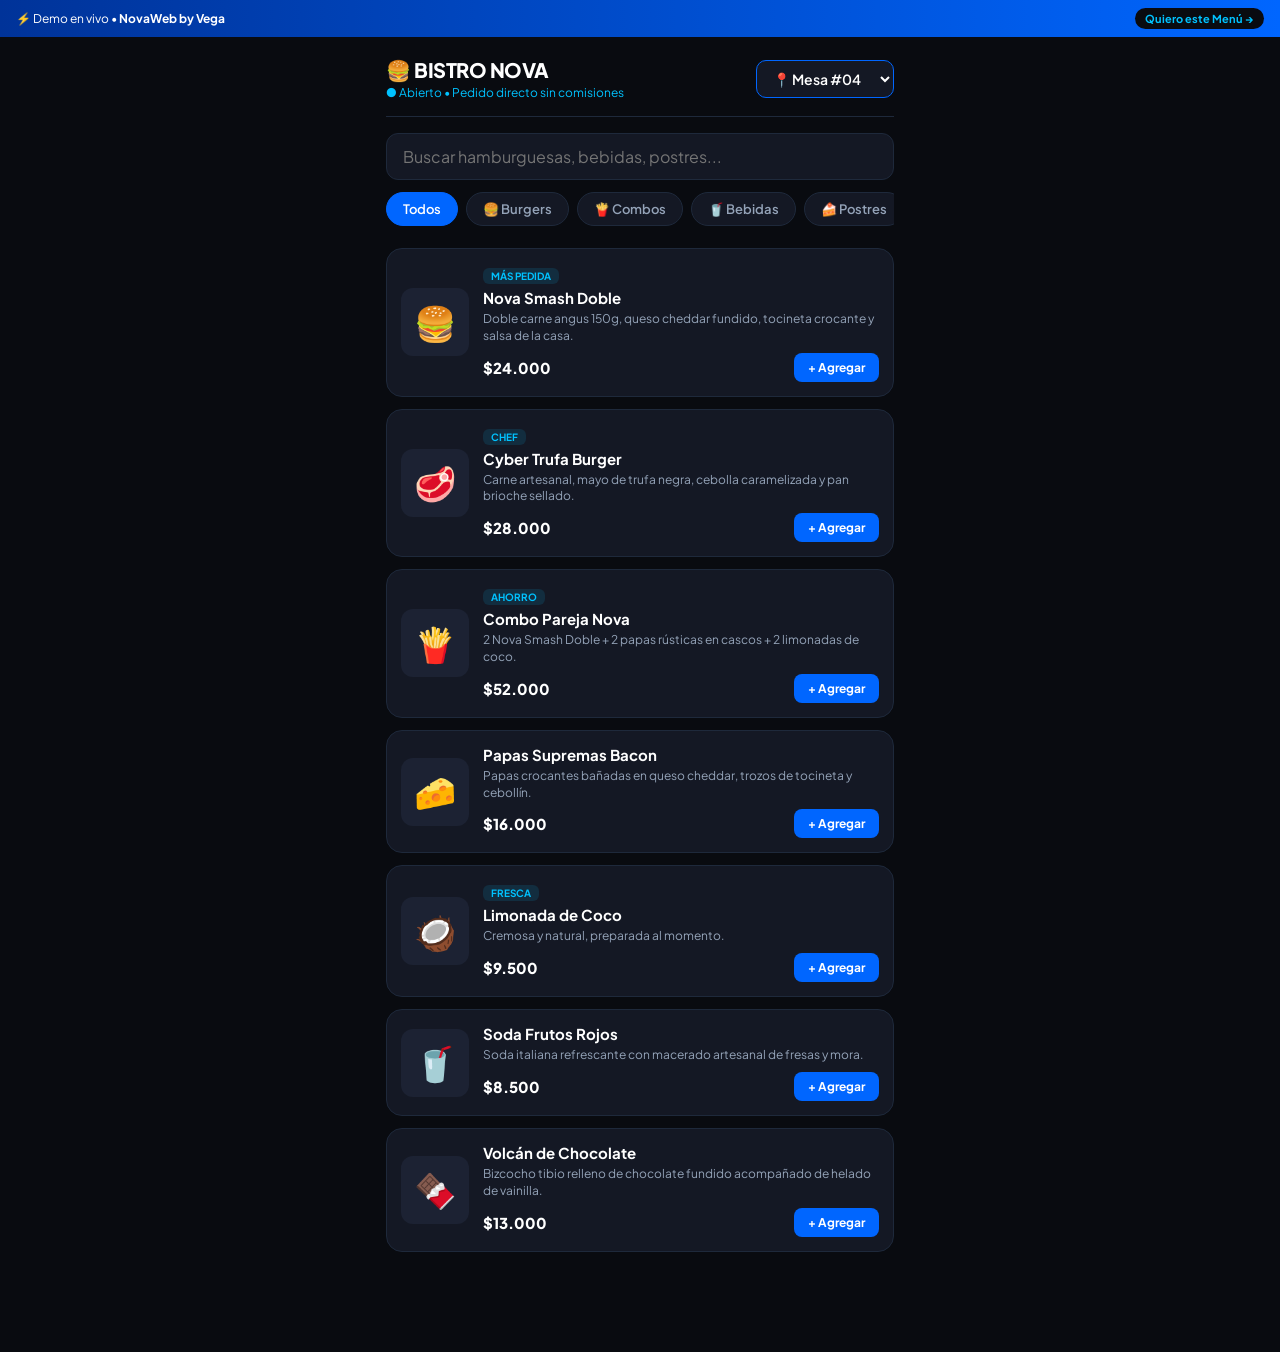
==== demo-menu/index.html @ 2740e532 "Agregar demo completo de Menu Digital QR en /demo-menu/" ====
<!DOCTYPE html>
<html lang="es">
<head>
  <meta charset="UTF-8" />
  <meta name="viewport" content="width=device-width, initial-scale=1.0, viewport-fit=cover" />
  <meta name="theme-color" content="#090B10" />
  <title>Demo Menú Digital QR | NovaWeb by Vega</title>
  <link rel="icon" type="image/png" sizes="48x48" href="/favicon-48x48.png" />
  <link rel="apple-touch-icon" sizes="180x180" href="/apple-touch-icon.png" />
  <link rel="preconnect" href="https://fonts.googleapis.com">
  <link href="https://fonts.googleapis.com/css2?family=Plus+Jakarta+Sans:wght@400;500;600;700;800&display=swap" rel="stylesheet">
  <style>
    :root {
      --bg: #090B10;
      --card: #141824;
      --card-border: #1E293B;
      --primary: #0066FF;
      --accent: #00C2FF;
      --whatsapp: #25D366;
      --text: #FFFFFF;
      --muted: #94A3B8;
    }

    * { box-sizing: border-box; margin: 0; padding: 0; font-family: 'Plus Jakarta Sans', sans-serif; -webkit-tap-highlight-color: transparent; }
    body { background-color: var(--bg); color: var(--text); padding-bottom: calc(100px + env(safe-area-inset-bottom)); }

    /* Barra superior de agencia */
    .agency-bar {
      background: linear-gradient(90deg, #003399, #0066FF);
      color: #fff;
      font-size: 12px;
      padding: 8px 16px;
      display: flex;
      justify-content: space-between;
      align-items: center;
      position: sticky;
      top: 0;
      z-index: 50;
    }
    .agency-bar a {
      background: #090B10;
      color: #00C2FF;
      text-decoration: none;
      padding: 4px 10px;
      border-radius: 20px;
      font-weight: 700;
      font-size: 11px;
    }

    .container { max-width: 540px; margin: 0 auto; padding: 0 16px; }

    /* Cabecera del Restaurante Demo */
    .header {
      padding: 20px 0 16px;
      border-bottom: 1px solid var(--card-border);
      display: flex;
      justify-content: space-between;
      align-items: center;
      gap: 10px;
    }
    .brand h1 { font-size: 20px; font-weight: 800; letter-spacing: -0.5px; }
    .brand p { font-size: 12px; color: var(--accent); margin-top: 2px; }
    .table-select {
      background: var(--card);
      color: #fff;
      border: 1px solid var(--primary);
      padding: 8px 12px;
      border-radius: 10px;
      font-size: 14px;
      font-weight: 600;
      outline: none;
    }

    /* Buscador y Categorías */
    .search-box { margin: 16px 0 12px; }
    .search-box input {
      width: 100%;
      background: var(--card);
      border: 1px solid var(--card-border);
      color: #fff;
      padding: 12px 16px;
      border-radius: 12px;
      font-size: 16px;
      outline: none;
    }
    .search-box input:focus { border-color: var(--primary); }

    .categories {
      display: flex;
      gap: 8px;
      overflow-x: auto;
      padding-bottom: 8px;
      scrollbar-width: none;
    }
    .categories::-webkit-scrollbar { display: none; }
    .cat-btn {
      background: var(--card);
      color: var(--muted);
      border: 1px solid var(--card-border);
      padding: 8px 16px;
      border-radius: 20px;
      font-size: 13px;
      font-weight: 600;
      white-space: nowrap;
      cursor: pointer;
      transition: 0.2s;
    }
    .cat-btn.active {
      background: var(--primary);
      color: #fff;
      border-color: var(--primary);
    }

    /* Tarjetas de Productos */
    .menu-list { display: flex; flex-direction: column; gap: 12px; margin-top: 14px; }
    .item-card {
      background: var(--card);
      border: 1px solid var(--card-border);
      border-radius: 16px;
      padding: 14px;
      display: flex;
      gap: 14px;
      align-items: center;
    }
    .item-emoji {
      width: 68px;
      height: 68px;
      background: #1C2233;
      border-radius: 12px;
      display: flex;
      align-items: center;
      justify-content: center;
      font-size: 34px;
      flex-shrink: 0;
    }
    .item-info { flex: 1; min-width: 0; }
    .item-badge {
      display: inline-block;
      font-size: 10px;
      font-weight: 700;
      color: var(--accent);
      background: rgba(0, 194, 255, 0.12);
      padding: 2px 8px;
      border-radius: 6px;
      margin-bottom: 4px;
    }
    .item-info h3 { font-size: 15px; font-weight: 700; }
    .item-info p { font-size: 12px; color: var(--muted); margin: 4px 0 8px; line-height: 1.4; }
    .item-bottom { display: flex; justify-content: space-between; align-items: center; }
    .price { font-size: 15px; font-weight: 800; color: #fff; }

    .add-btn {
      background: var(--primary);
      color: #fff;
      border: none;
      padding: 7px 14px;
      border-radius: 8px;
      font-size: 12px;
      font-weight: 700;
      cursor: pointer;
    }
    .qty-controls {
      display: flex;
      align-items: center;
      gap: 10px;
      background: #090B10;
      border: 1px solid var(--primary);
      padding: 4px 10px;
      border-radius: 8px;
    }
    .qty-btn {
      background: none;
      border: none;
      color: var(--accent);
      font-size: 16px;
      font-weight: 800;
      cursor: pointer;
    }

    /* Barra flotante inferior */
    .cart-bar {
      position: fixed;
      bottom: calc(16px + env(safe-area-inset-bottom));
      left: 50%;
      transform: translateX(-50%);
      width: calc(100% - 32px);
      max-width: 508px;
      background: linear-gradient(90deg, #0066FF, #0099FF);
      color: #fff;
      padding: 14px 20px;
      border-radius: 14px;
      display: flex;
      justify-content: space-between;
      align-items: center;
      box-shadow: 0 10px 25px rgba(0, 102, 255, 0.4);
      cursor: pointer;
      z-index: 40;
    }
    .cart-bar.hidden { display: none; }

    /* Modal del Carrito */
    .modal-overlay {
      position: fixed;
      inset: 0;
      background: rgba(0, 0, 0, 0.78);
      display: none;
      justify-content: center;
      align-items: flex-end;
      z-index: 60;
    }
    .modal-overlay.open { display: flex; }
    .modal-sheet {
      background: #141824;
      width: 100%;
      max-width: 540px;
      border-radius: 20px 20px 0 0;
      padding: 24px 20px calc(24px + env(safe-area-inset-bottom));
      border-top: 1px solid var(--primary);
      max-height: 85vh;
      overflow-y: auto;
    }
    .modal-header { display: flex; justify-content: space-between; align-items: center; margin-bottom: 16px; }
    .close-btn { background: none; border: none; color: var(--muted); font-size: 22px; cursor: pointer; }
    .cart-item {
      display: flex;
      justify-content: space-between;
      align-items: center;
      padding: 10px 0;
      border-bottom: 1px solid var(--card-border);
      font-size: 14px;
    }
    .notes-input {
      width: 100%;
      background: #090B10;
      border: 1px solid var(--card-border);
      color: #fff;
      padding: 10px 12px;
      border-radius: 10px;
      margin: 14px 0;
      font-size: 16px;
    }
    .wa-order-btn {
      width: 100%;
      background: var(--whatsapp);
      color: #090B10;
      border: none;
      padding: 15px;
      border-radius: 12px;
      font-size: 15px;
      font-weight: 800;
      cursor: pointer;
      display: flex;
      justify-content: center;
      align-items: center;
      gap: 8px;
    }
  </style>
</head>
<body>

  <!-- Banner comercial de tu agencia -->
  <div class="agency-bar">
    <span>⚡ Demo en vivo • <strong>NovaWeb by Vega</strong></span>
    <a href="https://wa.me/573000560656?text=Hola%20NovaWeb%20by%20Vega,%20vi%20el%20demo%20del%20Men%C3%BA%20Digital%20QR%20y%20quiero%20cotizar%20uno%20para%20mi%20negocio" target="_blank" rel="noopener noreferrer">
      Quiero este Menú →
    </a>
  </div>

  <div class="container">
    <!-- Header Restaurante -->
    <div class="header">
      <div class="brand">
        <h1>🍔 BISTRO NOVA</h1>
        <p>● Abierto • Pedido directo sin comisiones</p>
      </div>
      <select id="tableSelect" class="table-select">
        <option value="Mesa #04">📍 Mesa #04</option>
        <option value="Mesa #08">📍 Mesa #08</option>
        <option value="Para Llevar">🛍️ Para Llevar</option>
        <option value="Domicilio">🛵 Domicilio</option>
      </select>
    </div>

    <!-- Buscador -->
    <div class="search-box">
      <input type="text" id="searchInput" placeholder="Buscar hamburguesas, bebidas, postres..." oninput="renderMenu()">
    </div>

    <!-- Categorías -->
    <div class="categories">
      <button class="cat-btn active" onclick="filterCategory('Todos', this)">Todos</button>
      <button class="cat-btn" onclick="filterCategory('Burgers', this)">🍔 Burgers</button>
      <button class="cat-btn" onclick="filterCategory('Combos', this)">🍟 Combos</button>
      <button class="cat-btn" onclick="filterCategory('Bebidas', this)">🥤 Bebidas</button>
      <button class="cat-btn" onclick="filterCategory('Postres', this)">🍰 Postres</button>
    </div>

    <!-- Lista de Platos -->
    <div id="menuList" class="menu-list"></div>
  </div>

  <!-- Barra Flotante del Pedido -->
  <div id="cartBar" class="cart-bar hidden" onclick="openCart()">
    <div>
      <span id="cartCount" style="font-weight: 800;">0 ítems</span> • <span style="font-size: 13px;">Ver pedido</span>
    </div>
    <div id="cartTotalBar" style="font-weight: 800; font-size: 16px;">$0</div>
  </div>

  <!-- Modal Carrito / Checkout WhatsApp -->
  <div id="cartModal" class="modal-overlay">
    <div class="modal-sheet">
      <div class="modal-header">
        <h3>Tu Pedido (<span id="modalTable">Mesa #04</span>)</h3>
        <button class="close-btn" onclick="closeCart()">✕</button>
      </div>
      <div id="cartItemsContainer"></div>
      <input type="text" id="orderNotes" class="notes-input" placeholder="Notas para cocina (ej. sin cebolla, salsas aparte)...">
      <div style="display:flex; justify-content:space-between; font-size:17px; font-weight:800; margin-bottom:16px;">
        <span>Total a pagar:</span>
        <span id="modalTotal" style="color:#00C2FF;">$0</span>
      </div>
      <button class="wa-order-btn" onclick="sendWhatsAppOrder()">
        📲 Enviar Pedido por WhatsApp
      </button>
    </div>
  </div>

  <script>
    const products = [
      { id: 1, name: "Nova Smash Doble", category: "Burgers", price: 24000, emoji: "🍔", badge: "MÁS PEDIDA", desc: "Doble carne angus 150g, queso cheddar fundido, tocineta crocante y salsa de la casa." },
      { id: 2, name: "Cyber Trufa Burger", category: "Burgers", price: 28000, emoji: "🥩", badge: "CHEF", desc: "Carne artesanal, mayo de trufa negra, cebolla caramelizada y pan brioche sellado." },
      { id: 3, name: "Combo Pareja Nova", category: "Combos", price: 52000, emoji: "🍟", badge: "AHORRO", desc: "2 Nova Smash Doble + 2 papas rústicas en cascos + 2 limonadas de coco." },
      { id: 4, name: "Papas Supremas Bacon", category: "Combos", price: 16000, emoji: "🧀", badge: "", desc: "Papas crocantes bañadas en queso cheddar, trozos de tocineta y cebollín." },
      { id: 5, name: "Limonada de Coco", category: "Bebidas", price: 9500, emoji: "🥥", badge: "FRESCA", desc: "Cremosa y natural, preparada al momento." },
      { id: 6, name: "Soda Frutos Rojos", category: "Bebidas", price: 8500, emoji: "🥤", badge: "", desc: "Soda italiana refrescante con macerado artesanal de fresas y mora." },
      { id: 7, name: "Volcán de Chocolate", category: "Postres", price: 13000, emoji: "🍫", badge: "", desc: "Bizcocho tibio relleno de chocolate fundido acompañado de helado de vainilla." }
    ];

    let cart = {};
    let currentCategory = "Todos";

    function formatCOP(num) {
      return "$" + num.toLocaleString("es-CO");
    }

    function filterCategory(cat, btn) {
      currentCategory = cat;
      document.querySelectorAll(".cat-btn").forEach(b => b.classList.remove("active"));
      btn.classList.add("active");
      renderMenu();
    }

    function updateQty(id, delta) {
      cart[id] = (cart[id] || 0) + delta;
      if (cart[id] <= 0) delete cart[id];
      renderMenu();
      updateCartBar();
    }

    function renderMenu() {
      const search = document.getElementById("searchInput").value.toLowerCase();
      const list = document.getElementById("menuList");
      list.innerHTML = "";

      const filtered = products.filter(p => {
        const matchCat = currentCategory === "Todos" || p.category === currentCategory;
        const matchText = p.name.toLowerCase().includes(search) || p.desc.toLowerCase().includes(search);
        return matchCat && matchText;
      });

      filtered.forEach(p => {
        const qty = cart[p.id] || 0;
        const actionHTML = qty === 0
          ? `<button class="add-btn" onclick="updateQty(${p.id}, 1)">+ Agregar</button>`
          : `<div class="qty-controls">
               <button class="qty-btn" onclick="updateQty(${p.id}, -1)">−</button>
               <span style="font-weight:700; font-size:13px;">${qty}</span>
               <button class="qty-btn" onclick="updateQty(${p.id}, 1)">+</button>
             </div>`;

        list.innerHTML += `
          <div class="item-card">
            <div class="item-emoji">${p.emoji}</div>
            <div class="item-info">
              ${p.badge ? `<span class="item-badge">${p.badge}</span>` : ""}
              <h3>${p.name}</h3>
              <p>${p.desc}</p>
              <div class="item-bottom">
                <span class="price">${formatCOP(p.price)}</span>
                ${actionHTML}
              </div>
            </div>
          </div>
        `;
      });
    }

    function updateCartBar() {
      const bar = document.getElementById("cartBar");
      let totalItems = 0;
      let totalPrice = 0;

      for (const [id, qty] of Object.entries(cart)) {
        const prod = products.find(p => p.id == id);
        totalItems += qty;
        totalPrice += prod.price * qty;
      }

      if (totalItems === 0) {
        bar.classList.add("hidden");
        closeCart();
      } else {
        bar.classList.remove("hidden");
        document.getElementById("cartCount").innerText = `${totalItems} ${totalItems === 1 ? 'ítem' : 'ítems'}`;
        document.getElementById("cartTotalBar").innerText = formatCOP(totalPrice);
      }
    }

    function openCart() {
      const table = document.getElementById("tableSelect").value;
      document.getElementById("modalTable").innerText = table;
      const container = document.getElementById("cartItemsContainer");
      container.innerHTML = "";
      let total = 0;

      for (const [id, qty] of Object.entries(cart)) {
        const prod = products.find(p => p.id == id);
        const subtotal = prod.price * qty;
        total += subtotal;
        container.innerHTML += `
          <div class="cart-item">
            <div>
              <strong>${qty}x ${prod.name}</strong>
              <div style="font-size:12px; color:#94A3B8;">${formatCOP(prod.price)} c/u</div>
            </div>
            <div style="font-weight:700;">${formatCOP(subtotal)}</div>
          </div>
        `;
      }

      document.getElementById("modalTotal").innerText = formatCOP(total);
      document.getElementById("cartModal").classList.add("open");
    }

    function closeCart() {
      document.getElementById("cartModal").classList.remove("open");
    }

    function sendWhatsAppOrder() {
      const table = document.getElementById("tableSelect").value;
      const notes = document.getElementById("orderNotes").value.trim();
      let total = 0;
      let lines = [`*NUEVO PEDIDO - BISTRO NOVA* 🍔`, `📍 *Ubicación:* ${table}`, ``, `*Detalle del pedido:*`];

      for (const [id, qty] of Object.entries(cart)) {
        const prod = products.find(p => p.id == id);
        const subtotal = prod.price * qty;
        total += subtotal;
        lines.push(`• ${qty}x ${prod.name} (${formatCOP(subtotal)})`);
      }

      lines.push(``);
      lines.push(`💰 *TOTAL: ${formatCOP(total)}*`);
      if (notes) lines.push(`📝 *Notas:* ${notes}`);
      lines.push(``);
      lines.push(`_(Pedido de prueba enviado desde el Demo de Menú QR de NovaWeb by Vega)_`);

      const text = encodeURIComponent(lines.join("\n"));
      window.open(`https://wa.me/573000560656?text=${text}`, "_blank", "noopener,noreferrer");
    }

    renderMenu();
  </script>
</body>
</html>
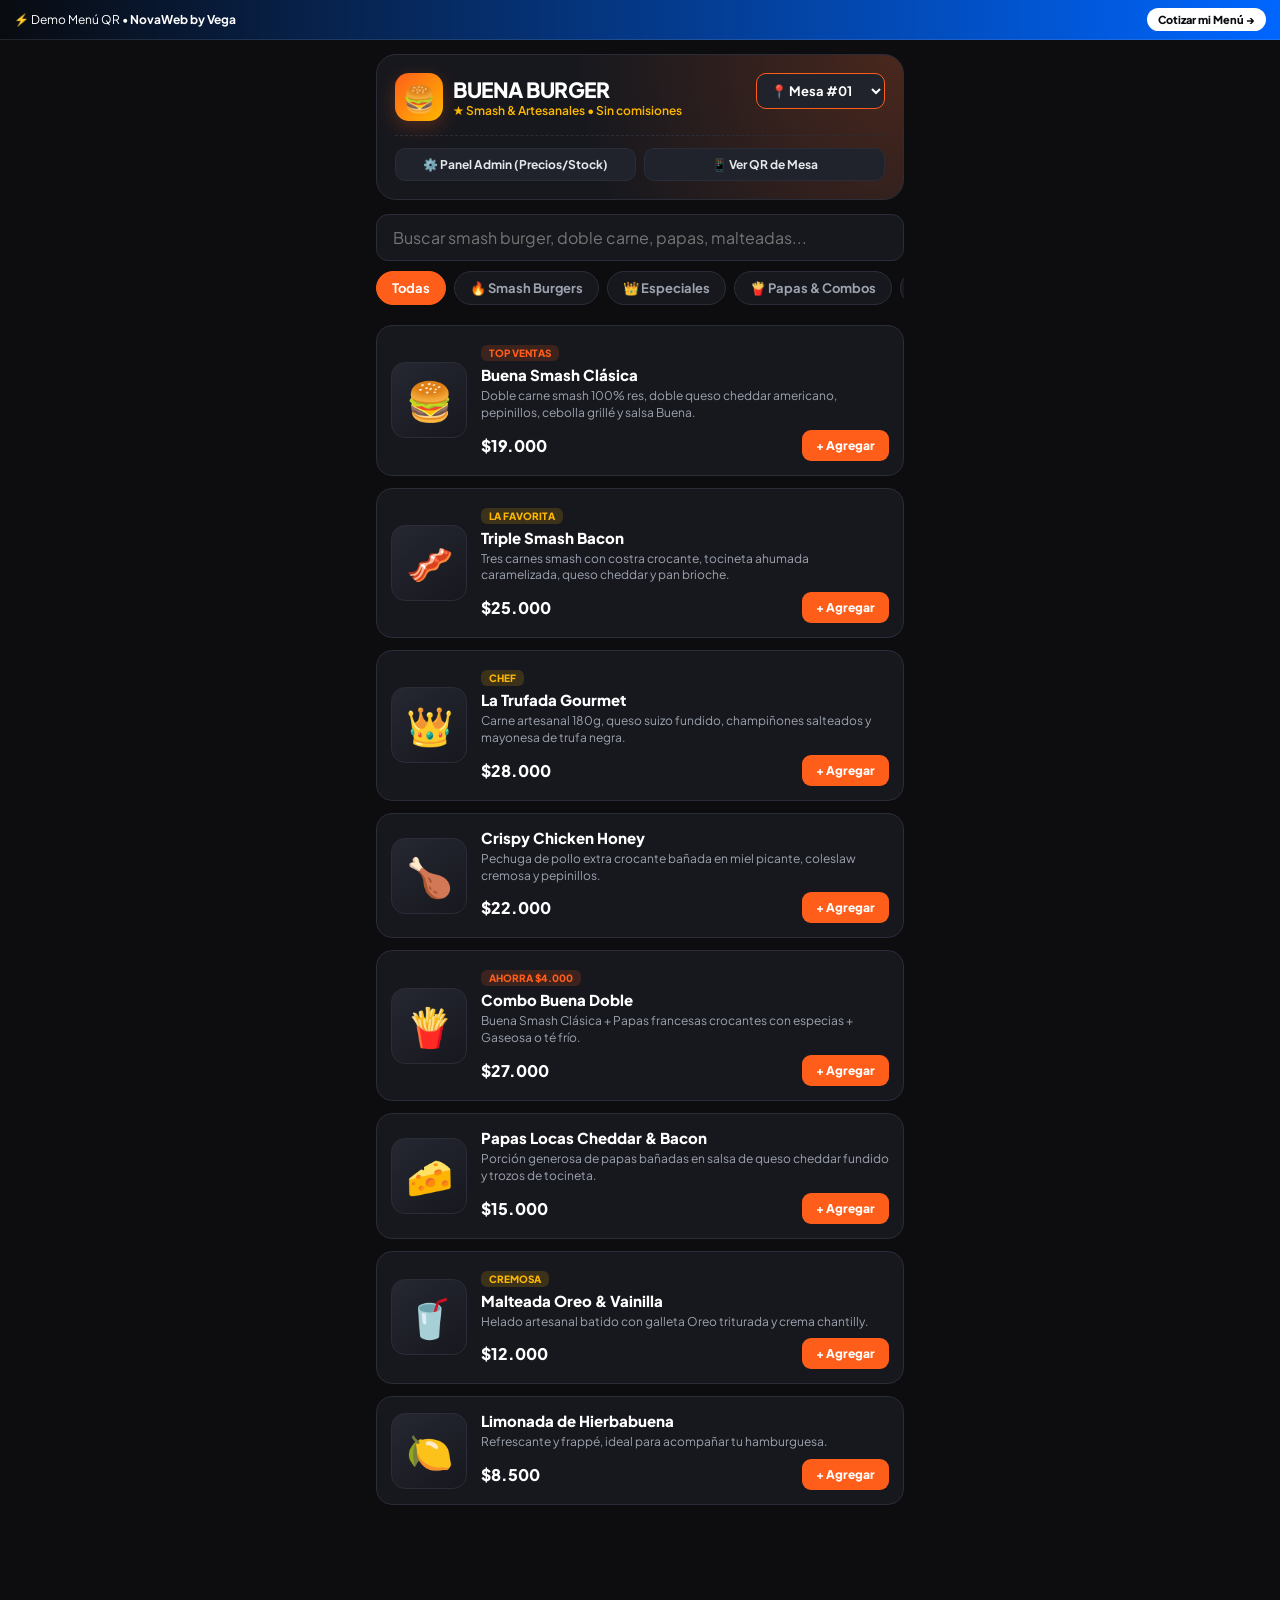
==== commit 6b68d7c3: "Reemplazar demo-menu con version Buena Burger (Admin + QR)" ====
--- a/demo-menu/index.html
+++ b/demo-menu/index.html
@@ -3,87 +3,141 @@
 <head>
   <meta charset="UTF-8" />
   <meta name="viewport" content="width=device-width, initial-scale=1.0, viewport-fit=cover" />
-  <meta name="theme-color" content="#090B10" />
-  <title>Demo Menú Digital QR | NovaWeb by Vega</title>
+  <meta name="theme-color" content="#0D0D10" />
+  <title>Buena Burger | Menú Digital Interactivo — NovaWeb by Vega</title>
   <link rel="icon" type="image/png" sizes="48x48" href="/favicon-48x48.png" />
   <link rel="apple-touch-icon" sizes="180x180" href="/apple-touch-icon.png" />
   <link rel="preconnect" href="https://fonts.googleapis.com">
   <link href="https://fonts.googleapis.com/css2?family=Plus+Jakarta+Sans:wght@400;500;600;700;800&display=swap" rel="stylesheet">
   <style>
     :root {
-      --bg: #090B10;
-      --card: #141824;
-      --card-border: #1E293B;
-      --primary: #0066FF;
-      --accent: #00C2FF;
+      --bg: #0D0D10;
+      --surface: #17181E;
+      --surface-light: #21232C;
+      --border: #2A2D38;
+      --brand: #FF5E1A;
+      --brand-glow: rgba(255, 94, 26, 0.25);
+      --gold: #FFB800;
+      --nova-blue: #0066FF;
       --whatsapp: #25D366;
       --text: #FFFFFF;
-      --muted: #94A3B8;
+      --muted: #9CA3AF;
+      --danger: #EF4444;
     }
 
     * { box-sizing: border-box; margin: 0; padding: 0; font-family: 'Plus Jakarta Sans', sans-serif; -webkit-tap-highlight-color: transparent; }
-    body { background-color: var(--bg); color: var(--text); padding-bottom: calc(100px + env(safe-area-inset-bottom)); }
-
-    /* Barra superior de agencia */
+    body { background-color: var(--bg); color: var(--text); padding-bottom: calc(105px + env(safe-area-inset-bottom)); }
+
+    /* Barra superior NovaWeb by Vega */
     .agency-bar {
-      background: linear-gradient(90deg, #003399, #0066FF);
+      background: linear-gradient(90deg, #090B10, #0066FF);
       color: #fff;
       font-size: 12px;
-      padding: 8px 16px;
+      padding: 8px 14px;
       display: flex;
       justify-content: space-between;
       align-items: center;
       position: sticky;
       top: 0;
-      z-index: 50;
+      z-index: 60;
+      border-bottom: 1px solid rgba(255,255,255,0.1);
     }
     .agency-bar a {
-      background: #090B10;
-      color: #00C2FF;
+      background: #FFFFFF;
+      color: #090B10;
       text-decoration: none;
-      padding: 4px 10px;
+      padding: 5px 11px;
       border-radius: 20px;
+      font-weight: 800;
+      font-size: 11px;
+    }
+
+    .container { max-width: 560px; margin: 0 auto; padding: 0 16px; }
+
+    /* Hero / Cabecera Buena Burger */
+    .hero-card {
+      margin-top: 14px;
+      background: radial-gradient(circle at top right, rgba(255, 94, 26, 0.22), transparent 60%), var(--surface);
+      border: 1px solid var(--border);
+      border-radius: 20px;
+      padding: 18px;
+    }
+    .hero-top {
+      display: flex;
+      justify-content: space-between;
+      align-items: flex-start;
+      gap: 10px;
+    }
+    .brand-title {
+      display: flex;
+      align-items: center;
+      gap: 10px;
+    }
+    .brand-logo {
+      width: 48px;
+      height: 48px;
+      background: linear-gradient(135deg, var(--brand), var(--gold));
+      border-radius: 14px;
+      display: flex;
+      align-items: center;
+      justify-content: center;
+      font-size: 26px;
+      box-shadow: 0 6px 18px var(--brand-glow);
+      flex-shrink: 0;
+    }
+    .brand-title h1 { font-size: 21px; font-weight: 800; letter-spacing: -0.5px; }
+    .brand-title span { font-size: 12px; color: var(--gold); font-weight: 600; display: block; }
+
+    .table-select {
+      background: var(--surface-light);
+      color: #fff;
+      border: 1px solid var(--brand);
+      padding: 8px 10px;
+      border-radius: 10px;
+      font-size: 13px;
       font-weight: 700;
-      font-size: 11px;
-    }
-
-    .container { max-width: 540px; margin: 0 auto; padding: 0 16px; }
-
-    /* Cabecera del Restaurante Demo */
-    .header {
-      padding: 20px 0 16px;
-      border-bottom: 1px solid var(--card-border);
-      display: flex;
-      justify-content: space-between;
-      align-items: center;
-      gap: 10px;
-    }
-    .brand h1 { font-size: 20px; font-weight: 800; letter-spacing: -0.5px; }
-    .brand p { font-size: 12px; color: var(--accent); margin-top: 2px; }
-    .table-select {
-      background: var(--card);
-      color: #fff;
-      border: 1px solid var(--primary);
-      padding: 8px 12px;
+      outline: none;
+    }
+
+    /* Botones de demostración interactiva (Admin y QR) */
+    .demo-tools {
+      display: flex;
+      gap: 8px;
+      margin-top: 14px;
+      padding-top: 12px;
+      border-top: 1px dashed var(--border);
+    }
+    .tool-btn {
+      flex: 1;
+      background: var(--surface-light);
+      color: #E5E7EB;
+      border: 1px solid var(--border);
+      padding: 8px 10px;
       border-radius: 10px;
-      font-size: 14px;
-      font-weight: 600;
-      outline: none;
-    }
+      font-size: 12px;
+      font-weight: 700;
+      cursor: pointer;
+      display: flex;
+      align-items: center;
+      justify-content: center;
+      gap: 6px;
+      transition: 0.2s;
+    }
+    .tool-btn:hover { border-color: var(--brand); color: #fff; }
 
     /* Buscador y Categorías */
-    .search-box { margin: 16px 0 12px; }
+    .search-box { margin: 14px 0 10px; }
     .search-box input {
       width: 100%;
-      background: var(--card);
-      border: 1px solid var(--card-border);
+      background: var(--surface);
+      border: 1px solid var(--border);
       color: #fff;
       padding: 12px 16px;
       border-radius: 12px;
       font-size: 16px;
       outline: none;
     }
-    .search-box input:focus { border-color: var(--primary); }
+    .search-box input:focus { border-color: var(--brand); }
 
     .categories {
       display: flex;
@@ -94,84 +148,95 @@
     }
     .categories::-webkit-scrollbar { display: none; }
     .cat-btn {
-      background: var(--card);
+      background: var(--surface);
       color: var(--muted);
-      border: 1px solid var(--card-border);
-      padding: 8px 16px;
+      border: 1px solid var(--border);
+      padding: 8px 15px;
       border-radius: 20px;
       font-size: 13px;
-      font-weight: 600;
+      font-weight: 700;
       white-space: nowrap;
       cursor: pointer;
-      transition: 0.2s;
     }
     .cat-btn.active {
-      background: var(--primary);
-      color: #fff;
-      border-color: var(--primary);
+      background: var(--brand);
+      color: #fff;
+      border-color: var(--brand);
     }
 
     /* Tarjetas de Productos */
-    .menu-list { display: flex; flex-direction: column; gap: 12px; margin-top: 14px; }
+    .menu-list { display: flex; flex-direction: column; gap: 12px; margin-top: 12px; }
     .item-card {
-      background: var(--card);
-      border: 1px solid var(--card-border);
+      background: var(--surface);
+      border: 1px solid var(--border);
       border-radius: 16px;
       padding: 14px;
       display: flex;
       gap: 14px;
       align-items: center;
-    }
-    .item-emoji {
-      width: 68px;
-      height: 68px;
-      background: #1C2233;
-      border-radius: 12px;
+      position: relative;
+      transition: 0.2s;
+    }
+    .item-card.sold-out { opacity: 0.55; }
+    .item-visual {
+      width: 76px;
+      height: 76px;
+      background: linear-gradient(145deg, #252732, #17181E);
+      border: 1px solid var(--border);
+      border-radius: 14px;
       display: flex;
       align-items: center;
       justify-content: center;
-      font-size: 34px;
+      font-size: 38px;
       flex-shrink: 0;
     }
     .item-info { flex: 1; min-width: 0; }
-    .item-badge {
+    .badge {
       display: inline-block;
       font-size: 10px;
-      font-weight: 700;
-      color: var(--accent);
-      background: rgba(0, 194, 255, 0.12);
+      font-weight: 800;
       padding: 2px 8px;
       border-radius: 6px;
       margin-bottom: 4px;
-    }
-    .item-info h3 { font-size: 15px; font-weight: 700; }
+      text-transform: uppercase;
+    }
+    .badge-hot { background: rgba(255, 94, 26, 0.16); color: var(--brand); }
+    .badge-gold { background: rgba(255, 184, 0, 0.16); color: var(--gold); }
+    .badge-out { background: rgba(239, 68, 68, 0.2); color: var(--danger); }
+
+    .item-info h3 { font-size: 15px; font-weight: 800; }
     .item-info p { font-size: 12px; color: var(--muted); margin: 4px 0 8px; line-height: 1.4; }
     .item-bottom { display: flex; justify-content: space-between; align-items: center; }
-    .price { font-size: 15px; font-weight: 800; color: #fff; }
+    .price { font-size: 16px; font-weight: 800; color: #fff; }
 
     .add-btn {
-      background: var(--primary);
+      background: var(--brand);
       color: #fff;
       border: none;
-      padding: 7px 14px;
-      border-radius: 8px;
+      padding: 8px 14px;
+      border-radius: 9px;
       font-size: 12px;
-      font-weight: 700;
+      font-weight: 800;
       cursor: pointer;
     }
+    .add-btn:disabled {
+      background: var(--surface-light);
+      color: var(--muted);
+      cursor: not-allowed;
+    }
     .qty-controls {
       display: flex;
       align-items: center;
       gap: 10px;
-      background: #090B10;
-      border: 1px solid var(--primary);
+      background: var(--bg);
+      border: 1px solid var(--brand);
       padding: 4px 10px;
-      border-radius: 8px;
+      border-radius: 9px;
     }
     .qty-btn {
       background: none;
       border: none;
-      color: var(--accent);
+      color: var(--brand);
       font-size: 16px;
       font-weight: 800;
       cursor: pointer;
@@ -184,57 +249,81 @@
       left: 50%;
       transform: translateX(-50%);
       width: calc(100% - 32px);
-      max-width: 508px;
-      background: linear-gradient(90deg, #0066FF, #0099FF);
+      max-width: 528px;
+      background: linear-gradient(90deg, var(--brand), #FF7A00);
       color: #fff;
       padding: 14px 20px;
       border-radius: 14px;
       display: flex;
       justify-content: space-between;
       align-items: center;
-      box-shadow: 0 10px 25px rgba(0, 102, 255, 0.4);
+      box-shadow: 0 10px 28px rgba(255, 94, 26, 0.4);
       cursor: pointer;
-      z-index: 40;
+      z-index: 45;
     }
     .cart-bar.hidden { display: none; }
 
-    /* Modal del Carrito */
+    /* Modales (Carrito, Panel Admin y QR) */
     .modal-overlay {
       position: fixed;
       inset: 0;
-      background: rgba(0, 0, 0, 0.78);
+      background: rgba(0, 0, 0, 0.82);
       display: none;
       justify-content: center;
       align-items: flex-end;
-      z-index: 60;
+      z-index: 70;
     }
     .modal-overlay.open { display: flex; }
     .modal-sheet {
-      background: #141824;
+      background: var(--surface);
       width: 100%;
-      max-width: 540px;
-      border-radius: 20px 20px 0 0;
-      padding: 24px 20px calc(24px + env(safe-area-inset-bottom));
-      border-top: 1px solid var(--primary);
-      max-height: 85vh;
+      max-width: 560px;
+      border-radius: 22px 22px 0 0;
+      padding: 22px 20px calc(28px + env(safe-area-inset-bottom));
+      border-top: 2px solid var(--brand);
+      max-height: 88vh;
       overflow-y: auto;
     }
-    .modal-header { display: flex; justify-content: space-between; align-items: center; margin-bottom: 16px; }
+    .modal-header { display: flex; justify-content: space-between; align-items: center; margin-bottom: 14px; }
     .close-btn { background: none; border: none; color: var(--muted); font-size: 22px; cursor: pointer; }
-    .cart-item {
+
+    .cart-item, .admin-row {
       display: flex;
       justify-content: space-between;
       align-items: center;
       padding: 10px 0;
-      border-bottom: 1px solid var(--card-border);
-      font-size: 14px;
-    }
+      border-bottom: 1px solid var(--border);
+      font-size: 13px;
+      gap: 10px;
+    }
+    .admin-price-input {
+      width: 95px;
+      background: var(--bg);
+      border: 1px solid var(--border);
+      color: #fff;
+      padding: 6px 8px;
+      border-radius: 8px;
+      font-size: 16px;
+      font-weight: 700;
+      text-align: right;
+    }
+    .stock-toggle {
+      padding: 6px 10px;
+      border-radius: 8px;
+      border: none;
+      font-size: 11px;
+      font-weight: 800;
+      cursor: pointer;
+    }
+    .stock-on { background: rgba(37, 211, 102, 0.2); color: var(--whatsapp); }
+    .stock-off { background: rgba(239, 68, 68, 0.2); color: var(--danger); }
+
     .notes-input {
       width: 100%;
-      background: #090B10;
-      border: 1px solid var(--card-border);
-      color: #fff;
-      padding: 10px 12px;
+      background: var(--bg);
+      border: 1px solid var(--border);
+      color: #fff;
+      padding: 11px 12px;
       border-radius: 10px;
       margin: 14px 0;
       font-size: 16px;
@@ -254,48 +343,83 @@
       align-items: center;
       gap: 8px;
     }
+
+    /* Tarjeta QR imprimible */
+    .qr-card {
+      background: #FFFFFF;
+      color: #0D0D10;
+      border-radius: 18px;
+      padding: 24px;
+      text-align: center;
+      max-width: 300px;
+      margin: 10px auto;
+    }
+    .qr-card h4 { font-size: 20px; font-weight: 800; }
+    .qr-card p { font-size: 12px; color: #4B5563; margin: 4px 0 16px; }
+    .qr-table-pill {
+      display: inline-block;
+      background: var(--brand);
+      color: #fff;
+      font-weight: 800;
+      font-size: 13px;
+      padding: 5px 14px;
+      border-radius: 20px;
+      margin-top: 14px;
+    }
   </style>
 </head>
 <body>
 
-  <!-- Banner comercial de tu agencia -->
+  <!-- Barra comercial NovaWeb by Vega -->
   <div class="agency-bar">
-    <span>⚡ Demo en vivo • <strong>NovaWeb by Vega</strong></span>
-    <a href="https://wa.me/573000560656?text=Hola%20NovaWeb%20by%20Vega,%20vi%20el%20demo%20del%20Men%C3%BA%20Digital%20QR%20y%20quiero%20cotizar%20uno%20para%20mi%20negocio" target="_blank" rel="noopener noreferrer">
-      Quiero este Menú →
+    <span>⚡ Demo Menú QR • <strong>NovaWeb by Vega</strong></span>
+    <a href="https://wa.me/573000560656?text=Hola%20NovaWeb%20by%20Vega,%20vi%20el%20demo%20de%20Buena%20Burger%20y%20quiero%20un%20Men%C3%BA%20Digital%20QR%20para%20mi%20negocio" target="_blank" rel="noopener noreferrer">
+      Cotizar mi Menú →
     </a>
   </div>
 
   <div class="container">
-    <!-- Header Restaurante -->
-    <div class="header">
-      <div class="brand">
-        <h1>🍔 BISTRO NOVA</h1>
-        <p>● Abierto • Pedido directo sin comisiones</p>
+    <!-- Cabecera Buena Burger -->
+    <div class="hero-card">
+      <div class="hero-top">
+        <div class="brand-title">
+          <div class="brand-logo">🍔</div>
+          <div>
+            <h1>BUENA BURGER</h1>
+            <span>★ Smash & Artesanales • Sin comisiones</span>
+          </div>
+        </div>
+        <select id="tableSelect" class="table-select" onchange="syncTableLabels()">
+          <option value="Mesa #01">📍 Mesa #01</option>
+          <option value="Mesa #02">📍 Mesa #02</option>
+          <option value="Mesa #03">📍 Mesa #03</option>
+          <option value="Para Llevar">🛍️ Para Llevar</option>
+          <option value="Domicilio">🛵 Domicilio</option>
+        </select>
       </div>
-      <select id="tableSelect" class="table-select">
-        <option value="Mesa #04">📍 Mesa #04</option>
-        <option value="Mesa #08">📍 Mesa #08</option>
-        <option value="Para Llevar">🛍️ Para Llevar</option>
-        <option value="Domicilio">🛵 Domicilio</option>
-      </select>
+
+      <!-- Herramientas interactivas para demostrar funciones al cliente -->
+      <div class="demo-tools">
+        <button class="tool-btn" onclick="openAdmin()">⚙️ Panel Admin (Precios/Stock)</button>
+        <button class="tool-btn" onclick="openQR()">📱 Ver QR de Mesa</button>
+      </div>
     </div>
 
     <!-- Buscador -->
     <div class="search-box">
-      <input type="text" id="searchInput" placeholder="Buscar hamburguesas, bebidas, postres..." oninput="renderMenu()">
+      <input type="text" id="searchInput" placeholder="Buscar smash burger, doble carne, papas, malteadas..." oninput="renderMenu()">
     </div>
 
     <!-- Categorías -->
     <div class="categories">
-      <button class="cat-btn active" onclick="filterCategory('Todos', this)">Todos</button>
-      <button class="cat-btn" onclick="filterCategory('Burgers', this)">🍔 Burgers</button>
-      <button class="cat-btn" onclick="filterCategory('Combos', this)">🍟 Combos</button>
-      <button class="cat-btn" onclick="filterCategory('Bebidas', this)">🥤 Bebidas</button>
-      <button class="cat-btn" onclick="filterCategory('Postres', this)">🍰 Postres</button>
+      <button class="cat-btn active" onclick="filterCategory('Todas', this)">Todas</button>
+      <button class="cat-btn" onclick="filterCategory('Smash', this)">🔥 Smash Burgers</button>
+      <button class="cat-btn" onclick="filterCategory('Especiales', this)">👑 Especiales</button>
+      <button class="cat-btn" onclick="filterCategory('Papas', this)">🍟 Papas & Combos</button>
+      <button class="cat-btn" onclick="filterCategory('Bebidas', this)">🥤 Malteadas & Bebidas</button>
     </div>
 
-    <!-- Lista de Platos -->
+    <!-- Lista de Hamburguesas -->
     <div id="menuList" class="menu-list"></div>
   </div>
 
@@ -307,41 +431,100 @@
     <div id="cartTotalBar" style="font-weight: 800; font-size: 16px;">$0</div>
   </div>
 
-  <!-- Modal Carrito / Checkout WhatsApp -->
+  <!-- MODAL 1: Carrito / Pedido directo a WhatsApp -->
   <div id="cartModal" class="modal-overlay">
     <div class="modal-sheet">
       <div class="modal-header">
-        <h3>Tu Pedido (<span id="modalTable">Mesa #04</span>)</h3>
-        <button class="close-btn" onclick="closeCart()">✕</button>
+        <h3>Tu Pedido (<span id="modalTable">Mesa #01</span>)</h3>
+        <button class="close-btn" onclick="closeModal('cartModal')">✕</button>
       </div>
       <div id="cartItemsContainer"></div>
-      <input type="text" id="orderNotes" class="notes-input" placeholder="Notas para cocina (ej. sin cebolla, salsas aparte)...">
+      <input type="text" id="orderNotes" class="notes-input" placeholder="Notas para cocina (ej. sin cebolla, término medio, salsas aparte)...">
       <div style="display:flex; justify-content:space-between; font-size:17px; font-weight:800; margin-bottom:16px;">
         <span>Total a pagar:</span>
-        <span id="modalTotal" style="color:#00C2FF;">$0</span>
+        <span id="modalTotal" style="color:var(--gold);">$0</span>
       </div>
       <button class="wa-order-btn" onclick="sendWhatsAppOrder()">
-        📲 Enviar Pedido por WhatsApp
+        📲 Enviar Pedido a WhatsApp / Cocina
       </button>
     </div>
   </div>
 
+  <!-- MODAL 2: Panel Administrativo Instantáneo (Demo) -->
+  <div id="adminModal" class="modal-overlay">
+    <div class="modal-sheet">
+      <div class="modal-header">
+        <div>
+          <h3>⚙️ Panel de Control Instantáneo</h3>
+          <p style="font-size:12px; color:var(--muted);">Prueba cambiar un precio o agotar un plato en vivo</p>
+        </div>
+        <button class="close-btn" onclick="closeModal('adminModal')">✕</button>
+      </div>
+      <div id="adminList"></div>
+      <button onclick="closeModal('adminModal')" style="width:100%; margin-top:16px; padding:12px; background:var(--brand); color:#fff; border:none; border-radius:10px; font-weight:800; cursor:pointer;">
+        Guardar y Ver Carta Actualizada
+      </button>
+    </div>
+  </div>
+
+  <!-- MODAL 3: Vista Previa QR Listo para Imprimir -->
+  <div id="qrModal" class="modal-overlay">
+    <div class="modal-sheet">
+      <div class="modal-header">
+        <h3>📱 Código QR Listo para Mesa</h3>
+        <button class="close-btn" onclick="closeModal('qrModal')">✕</button>
+      </div>
+      <div class="qr-card">
+        <h4>🍔 BUENA BURGER</h4>
+        <p>Escanea con tu cámara para ver la carta y pedir sin esperar</p>
+        <!-- Vector QR limpio sin dependencias externas -->
+        <svg width="170" height="170" viewBox="0 0 100 100" style="margin:0 auto; display:block; border:6px solid #0D0D10; border-radius:10px; padding:6px;">
+          <rect x="5" y="5" width="25" height="25" fill="none" stroke="#0D0D10" stroke-width="5"/>
+          <rect x="12" y="12" width="11" height="11" fill="#0D0D10"/>
+          <rect x="70" y="5" width="25" height="25" fill="none" stroke="#0D0D10" stroke-width="5"/>
+          <rect x="77" y="12" width="11" height="11" fill="#0D0D10"/>
+          <rect x="5" y="70" width="25" height="25" fill="none" stroke="#0D0D10" stroke-width="5"/>
+          <rect x="12" y="77" width="11" height="11" fill="#0D0D10"/>
+          <rect x="40" y="10" width="8" height="8" fill="#0D0D10"/>
+          <rect x="52" y="18" width="8" height="16" fill="#0D0D10"/>
+          <rect x="38" y="38" width="24" height="24" rx="4" fill="#FF5E1A"/>
+          <rect x="10" y="42" width="16" height="8" fill="#0D0D10"/>
+          <rect x="72" y="45" width="18" height="8" fill="#0D0D10"/>
+          <rect x="42" y="72" width="12" height="18" fill="#0D0D10"/>
+          <rect x="64" y="68" width="26" height="10" fill="#0D0D10"/>
+          <rect x="74" y="84" width="16" height="10" fill="#0D0D10"/>
+        </svg>
+        <div class="qr-table-pill" id="qrTableBadge">📍 Mesa #01</div>
+      </div>
+      <p style="text-align:center; font-size:12px; color:var(--muted); margin-top:10px;">
+        Entregamos los habladores y stickers QR personalizados para cada mesa de tu local.
+      </p>
+    </div>
+  </div>
+
   <script>
-    const products = [
-      { id: 1, name: "Nova Smash Doble", category: "Burgers", price: 24000, emoji: "🍔", badge: "MÁS PEDIDA", desc: "Doble carne angus 150g, queso cheddar fundido, tocineta crocante y salsa de la casa." },
-      { id: 2, name: "Cyber Trufa Burger", category: "Burgers", price: 28000, emoji: "🥩", badge: "CHEF", desc: "Carne artesanal, mayo de trufa negra, cebolla caramelizada y pan brioche sellado." },
-      { id: 3, name: "Combo Pareja Nova", category: "Combos", price: 52000, emoji: "🍟", badge: "AHORRO", desc: "2 Nova Smash Doble + 2 papas rústicas en cascos + 2 limonadas de coco." },
-      { id: 4, name: "Papas Supremas Bacon", category: "Combos", price: 16000, emoji: "🧀", badge: "", desc: "Papas crocantes bañadas en queso cheddar, trozos de tocineta y cebollín." },
-      { id: 5, name: "Limonada de Coco", category: "Bebidas", price: 9500, emoji: "🥥", badge: "FRESCA", desc: "Cremosa y natural, preparada al momento." },
-      { id: 6, name: "Soda Frutos Rojos", category: "Bebidas", price: 8500, emoji: "🥤", badge: "", desc: "Soda italiana refrescante con macerado artesanal de fresas y mora." },
-      { id: 7, name: "Volcán de Chocolate", category: "Postres", price: 13000, emoji: "🍫", badge: "", desc: "Bizcocho tibio relleno de chocolate fundido acompañado de helado de vainilla." }
+    const menuData = [
+      { id: 1, name: "Buena Smash Clásica", category: "Smash", price: 19000, emoji: "🍔", tag: "TOP VENTAS", tagType: "hot", available: true, desc: "Doble carne smash 100% res, doble queso cheddar americano, pepinillos, cebolla grillé y salsa Buena." },
+      { id: 2, name: "Triple Smash Bacon", category: "Smash", price: 25000, emoji: "🥓", tag: "LA FAVORITA", tagType: "gold", available: true, desc: "Tres carnes smash con costra crocante, tocineta ahumada caramelizada, queso cheddar y pan brioche." },
+      { id: 3, name: "La Trufada Gourmet", category: "Especiales", price: 28000, emoji: "👑", tag: "CHEF", tagType: "gold", available: true, desc: "Carne artesanal 180g, queso suizo fundido, champiñones salteados y mayonesa de trufa negra." },
+      { id: 4, name: "Crispy Chicken Honey", category: "Especiales", price: 22000, emoji: "🍗", tag: "", tagType: "hot", available: true, desc: "Pechuga de pollo extra crocante bañada en miel picante, coleslaw cremosa y pepinillos." },
+      { id: 5, name: "Combo Buena Doble", category: "Papas", price: 27000, emoji: "🍟", tag: "AHORRA $4.000", tagType: "hot", available: true, desc: "Buena Smash Clásica + Papas francesas crocantes con especias + Gaseosa o té frío." },
+      { id: 6, name: "Papas Locas Cheddar & Bacon", category: "Papas", price: 15000, emoji: "🧀", tag: "", tagType: "gold", available: true, desc: "Porción generosa de papas bañadas en salsa de queso cheddar fundido y trozos de tocineta." },
+      { id: 7, name: "Malteada Oreo & Vainilla", category: "Bebidas", price: 12000, emoji: "🥤", tag: "CREMOSA", tagType: "gold", available: true, desc: "Helado artesanal batido con galleta Oreo triturada y crema chantilly." },
+      { id: 8, name: "Limonada de Hierbabuena", category: "Bebidas", price: 8500, emoji: "🍋", tag: "", tagType: "hot", available: true, desc: "Refrescante y frappé, ideal para acompañar tu hamburguesa." }
     ];
 
     let cart = {};
-    let currentCategory = "Todos";
-
-    function formatCOP(num) {
-      return "$" + num.toLocaleString("es-CO");
+    let currentCategory = "Todas";
+
+    function formatCOP(val) {
+      return "$" + Number(val).toLocaleString("es-CO");
+    }
+
+    function syncTableLabels() {
+      const table = document.getElementById("tableSelect").value;
+      document.getElementById("modalTable").innerText = table;
+      document.getElementById("qrTableBadge").innerText = "📍 " + table;
     }
 
     function filterCategory(cat, btn) {
@@ -352,6 +535,8 @@
     }
 
     function updateQty(id, delta) {
+      const item = menuData.find(p => p.id === id);
+      if (!item || !item.available) return;
       cart[id] = (cart[id] || 0) + delta;
       if (cart[id] <= 0) delete cart[id];
       renderMenu();
@@ -359,36 +544,49 @@
     }
 
     function renderMenu() {
-      const search = document.getElementById("searchInput").value.toLowerCase();
+      const query = document.getElementById("searchInput").value.toLowerCase();
       const list = document.getElementById("menuList");
       list.innerHTML = "";
 
-      const filtered = products.filter(p => {
-        const matchCat = currentCategory === "Todos" || p.category === currentCategory;
-        const matchText = p.name.toLowerCase().includes(search) || p.desc.toLowerCase().includes(search);
+      const filtered = menuData.filter(p => {
+        const matchCat = currentCategory === "Todas" || p.category === currentCategory;
+        const matchText = p.name.toLowerCase().includes(query) || p.desc.toLowerCase().includes(query);
         return matchCat && matchText;
       });
 
       filtered.forEach(p => {
         const qty = cart[p.id] || 0;
-        const actionHTML = qty === 0
-          ? `<button class="add-btn" onclick="updateQty(${p.id}, 1)">+ Agregar</button>`
-          : `<div class="qty-controls">
-               <button class="qty-btn" onclick="updateQty(${p.id}, -1)">−</button>
-               <span style="font-weight:700; font-size:13px;">${qty}</span>
-               <button class="qty-btn" onclick="updateQty(${p.id}, 1)">+</button>
-             </div>`;
+        let badgeHTML = "";
+        if (!p.available) {
+          badgeHTML = `<span class="badge badge-out">AGOTADO HOY</span>`;
+        } else if (p.tag) {
+          badgeHTML = `<span class="badge badge-${p.tagType}">${p.tag}</span>`;
+        }
+
+        let buttonHTML = "";
+        if (!p.available) {
+          buttonHTML = `<button class="add-btn" disabled>Agotado</button>`;
+        } else if (qty === 0) {
+          buttonHTML = `<button class="add-btn" onclick="updateQty(${p.id}, 1)">+ Agregar</button>`;
+        } else {
+          buttonHTML = `
+            <div class="qty-controls">
+              <button class="qty-btn" onclick="updateQty(${p.id}, -1)">−</button>
+              <span style="font-weight:800; font-size:13px;">${qty}</span>
+              <button class="qty-btn" onclick="updateQty(${p.id}, 1)">+</button>
+            </div>`;
+        }
 
         list.innerHTML += `
-          <div class="item-card">
-            <div class="item-emoji">${p.emoji}</div>
+          <div class="item-card ${p.available ? '' : 'sold-out'}">
+            <div class="item-visual">${p.emoji}</div>
             <div class="item-info">
-              ${p.badge ? `<span class="item-badge">${p.badge}</span>` : ""}
+              ${badgeHTML}
               <h3>${p.name}</h3>
               <p>${p.desc}</p>
               <div class="item-bottom">
                 <span class="price">${formatCOP(p.price)}</span>
-                ${actionHTML}
+                ${buttonHTML}
               </div>
             </div>
           </div>
@@ -398,43 +596,46 @@
 
     function updateCartBar() {
       const bar = document.getElementById("cartBar");
-      let totalItems = 0;
-      let totalPrice = 0;
+      let count = 0;
+      let total = 0;
 
       for (const [id, qty] of Object.entries(cart)) {
-        const prod = products.find(p => p.id == id);
-        totalItems += qty;
-        totalPrice += prod.price * qty;
+        const prod = menuData.find(p => p.id == id);
+        if (prod && prod.available) {
+          count += qty;
+          total += prod.price * qty;
+        } else {
+          delete cart[id];
+        }
       }
 
-      if (totalItems === 0) {
+      if (count === 0) {
         bar.classList.add("hidden");
-        closeCart();
+        closeModal("cartModal");
       } else {
         bar.classList.remove("hidden");
-        document.getElementById("cartCount").innerText = `${totalItems} ${totalItems === 1 ? 'ítem' : 'ítems'}`;
-        document.getElementById("cartTotalBar").innerText = formatCOP(totalPrice);
+        document.getElementById("cartCount").innerText = `${count} ${count === 1 ? 'ítem' : 'ítems'}`;
+        document.getElementById("cartTotalBar").innerText = formatCOP(total);
       }
     }
 
     function openCart() {
-      const table = document.getElementById("tableSelect").value;
-      document.getElementById("modalTable").innerText = table;
+      syncTableLabels();
       const container = document.getElementById("cartItemsContainer");
       container.innerHTML = "";
       let total = 0;
 
       for (const [id, qty] of Object.entries(cart)) {
-        const prod = products.find(p => p.id == id);
-        const subtotal = prod.price * qty;
-        total += subtotal;
+        const prod = menuData.find(p => p.id == id);
+        const sub = prod.price * qty;
+        total += sub;
         container.innerHTML += `
           <div class="cart-item">
             <div>
               <strong>${qty}x ${prod.name}</strong>
-              <div style="font-size:12px; color:#94A3B8;">${formatCOP(prod.price)} c/u</div>
+              <div style="font-size:12px; color:var(--muted);">${formatCOP(prod.price)} c/u</div>
             </div>
-            <div style="font-weight:700;">${formatCOP(subtotal)}</div>
+            <div style="font-weight:800;">${formatCOP(sub)}</div>
           </div>
         `;
       }
@@ -443,31 +644,80 @@
       document.getElementById("cartModal").classList.add("open");
     }
 
-    function closeCart() {
-      document.getElementById("cartModal").classList.remove("open");
+    function openAdmin() {
+      const adminList = document.getElementById("adminList");
+      adminList.innerHTML = "";
+      menuData.forEach(p => {
+        adminList.innerHTML += `
+          <div class="admin-row">
+            <div style="flex:1;">
+              <strong>${p.emoji} ${p.name}</strong>
+            </div>
+            <input type="number" class="admin-price-input" value="${p.price}" step="500" onchange="changePrice(${p.id}, this.value)">
+            <button class="stock-toggle ${p.available ? 'stock-on' : 'stock-off'}" onclick="toggleStock(${p.id})">
+              ${p.available ? 'Disponible' : 'Agotado'}
+            </button>
+          </div>
+        `;
+      });
+      document.getElementById("adminModal").classList.add("open");
+    }
+
+    function changePrice(id, newPrice) {
+      const prod = menuData.find(p => p.id === id);
+      if (prod && newPrice > 0) {
+        prod.price = Number(newPrice);
+        renderMenu();
+        updateCartBar();
+      }
+    }
+
+    function toggleStock(id) {
+      const prod = menuData.find(p => p.id === id);
+      if (prod) {
+        prod.available = !prod.available;
+        if (!prod.available) delete cart[id];
+        openAdmin();
+        renderMenu();
+        updateCartBar();
+      }
+    }
+
+    function openQR() {
+      syncTableLabels();
+      document.getElementById("qrModal").classList.add("open");
+    }
+
+    function closeModal(modalId) {
+      document.getElementById(modalId).classList.remove("open");
     }
 
     function sendWhatsAppOrder() {
       const table = document.getElementById("tableSelect").value;
       const notes = document.getElementById("orderNotes").value.trim();
       let total = 0;
-      let lines = [`*NUEVO PEDIDO - BISTRO NOVA* 🍔`, `📍 *Ubicación:* ${table}`, ``, `*Detalle del pedido:*`];
+      let lines = [
+        `*NUEVO PEDIDO - BUENA BURGER* 🍔`,
+        `📍 *Ubicación:* ${table}`,
+        ``,
+        `*Detalle del pedido:*`
+      ];
 
       for (const [id, qty] of Object.entries(cart)) {
-        const prod = products.find(p => p.id == id);
-        const subtotal = prod.price * qty;
-        total += subtotal;
-        lines.push(`• ${qty}x ${prod.name} (${formatCOP(subtotal)})`);
+        const prod = menuData.find(p => p.id == id);
+        const sub = prod.price * qty;
+        total += sub;
+        lines.push(`• ${qty}x ${prod.name} — ${formatCOP(sub)}`);
       }
 
       lines.push(``);
-      lines.push(`💰 *TOTAL: ${formatCOP(total)}*`);
-      if (notes) lines.push(`📝 *Notas:* ${notes}`);
+      lines.push(`💰 *TOTAL A PAGAR: ${formatCOP(total)}*`);
+      if (notes) lines.push(`📝 *Notas cocina:* ${notes}`);
       lines.push(``);
-      lines.push(`_(Pedido de prueba enviado desde el Demo de Menú QR de NovaWeb by Vega)_`);
-
-      const text = encodeURIComponent(lines.join("\n"));
-      window.open(`https://wa.me/573000560656?text=${text}`, "_blank", "noopener,noreferrer");
+      lines.push(`_(Pedido de prueba desde el Menú Digital QR de NovaWeb by Vega)_`);
+
+      const encoded = encodeURIComponent(lines.join("\n"));
+      window.open(`https://wa.me/573000560656?text=${encoded}`, "_blank", "noopener,noreferrer");
     }
 
     renderMenu();
